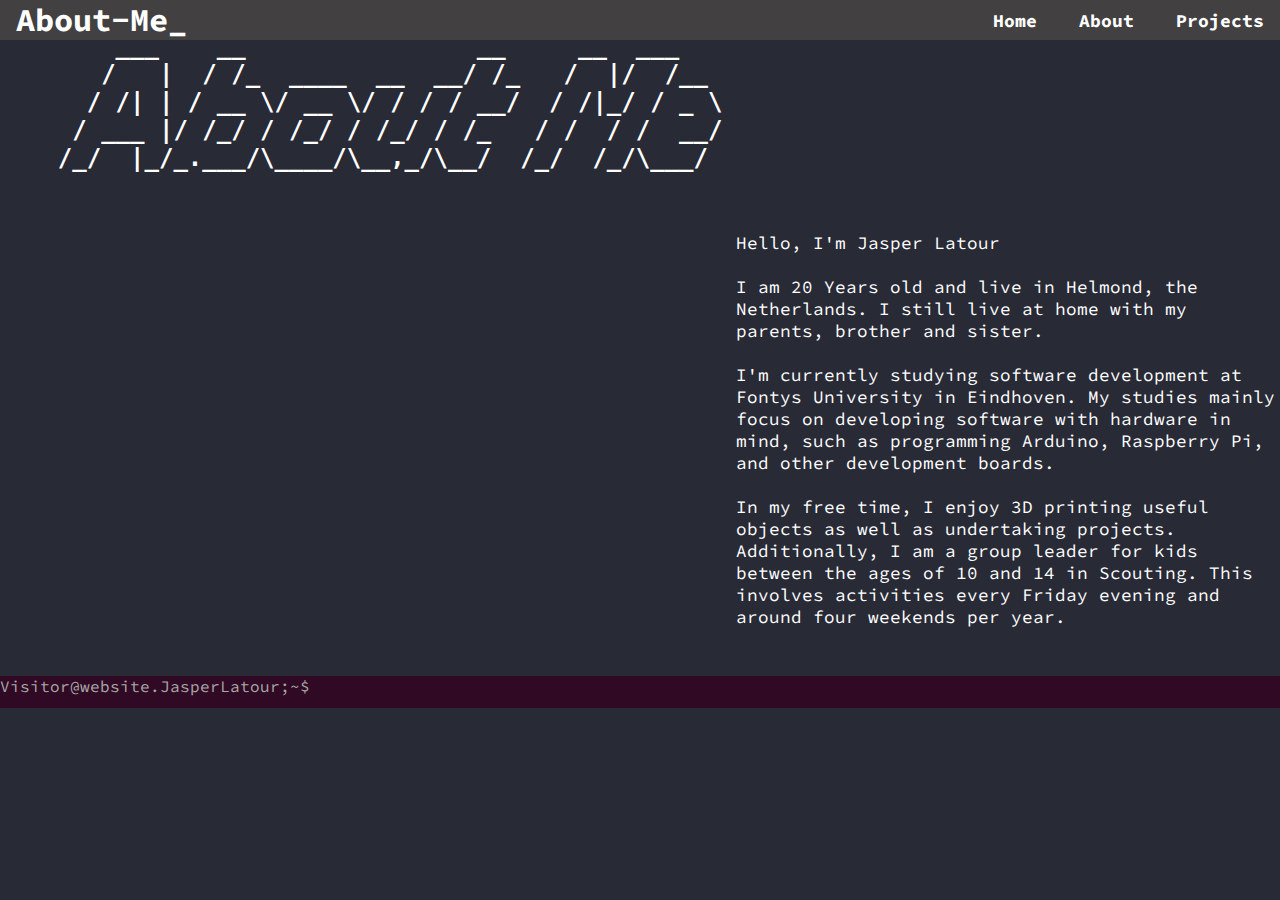
==== html/about.html @ 0a39b6ad "added html files, about me and projects" ====
<!DOCTYPE html>
<html lang="en">
<head>
    <meta charset="UTF-8">
    <meta name="viewport" content="width=device-width, initial-scale=1.0">
    <title class="title">Jasper Latour_</title>
    <link rel="stylesheet" href="../css/style.css">
    <script type="module" src="../js/script.js" defer></script>

</head>
<body>
<nav>
    <h1>About-Me<span>_</span></h1>
    <ul>
        <li><a href="../index.html">Home</a></li>
        <li><a href="./about.html">About</a></li>
        <li><a href="./projects.html">Projects</a></li>
    </ul>
</nav>
<section >
    <pre class="title">
        ___    __                __     __  ___
       /   |  / /_  ____  __  __/ /_   /  |/  /__
      / /| | / __ \/ __ \/ / / / __/  / /|_/ / _ \
     / ___ |/ /_/ / /_/ / /_/ / /_   / /  / /  __/
    /_/  |_/_.___/\____/\__,_/\__/  /_/  /_/\___/
    </pre>

    <div class="about-section">
        <div class="section-image">
            <img  src="../assets/img/selfie.jpg" alt="" style="object-fit: cover">
        </div>
        <p>
        Hello, I'm Jasper Latour <br> <br>
        I am 20 Years old and live in Helmond, the Netherlands. I still live at home with my parents, brother and sister.
        <br><br>

        I'm currently studying software development at Fontys University in Eindhoven. My studies mainly focus on developing software with hardware in mind, such as programming Arduino, Raspberry Pi, and other development boards.
        <br><br>
        In my free time, I enjoy 3D printing useful objects as well as undertaking projects. Additionally, I am a group leader for kids between the ages of 10 and 14 in Scouting. This involves activities every Friday evening and around four weekends per year.
        </p>

        <div class="terminal-container">
            <span id="terminal-output"></span>
            <div id="terminal">
                <label> <span id="terminal-user">Visitor@website.JasperLatour;~$</span> </label>
                <label><input id="terminal-input" type="text" class="terminal" /></label>
            </div>
        </div>
    </div>




</section>

</body>
</html>
---- css/style.css ----
@font-face {
    font-family: source_code_pro;
    src: url(../assets/font/sourcecodepro/SourceCodePro-VariableFont_wght.ttf);
}

* {
    padding: 0;
    margin: 0;
}

body {
    background-color: #282a35;
    color: white;
    font-family: source_code_pro;
    font-size: 1rem;
    height: 100vh;
}

nav {
    display: flex;
    justify-content: space-between;
    align-items: center;
    font-size: 1rem;
    position: fixed;
    top: 0;
    left: 0;
    right: 0;
    height: 40px;
    background-color: #424040;
    z-index: 1;
}

@keyframes blink {
    0% {
        opacity: 0;
    }
    25% {
        opacity: 0;
    }
    50% {
        opacity: 1;
    }
    75% {
        opacity: 1;
    }
    100% {
        opacity: 0;
    }
}

nav h1 span {
    color: white;
    animation: blink 1s infinite;
}



nav h1 {
    color: white;
    margin: 0 1rem;
}

nav ul {
    list-style: none;
}

nav ul li {
    display: inline;
    flex-direction: row;
    font-size: large;
    font-weight: 700;
}

nav a {
    color: white;
    text-decoration: none;
    margin: 0 1rem;
}

nav a:hover {
    color: yellow;
    text-decoration: underline;
    cursor: pointer;
}

section {
    display: flex;
    justify-content: center;
    flex-direction: column;
    align-items: center;
    font-size: 1rem;
    position: relative;
}

section img {
    width: auto;
    height: 40vh;
    margin: 0 auto;
    display: none;
    border-radius: 1rem;
}

section h1 {
    font-size: 3vh;
    font-weight: 600;
    color: white;
    text-align: center;
}

section p {
    font-size: 1.5rem;
    font-weight: 400;
    color: white;
    text-align: center;
}

.terminal-container {
    background-color: #300A24;
    width: 100%;
    height: 2rem;
    overflow-y: scroll;
    transition: height 1s;
    position: absolute;
    bottom: -5rem;
    transform-origin: bottom;
}



.terminal-container:hover {
    height: 5rem; /* Height changes to 8rem on hover */
}


.terminal-container.active {
    height: 7rem; /* Height when expanded */

}

#terminal-user {
    color: #A8A8A8;
}

#terminal-input {
    color: white;
    background-color: #300A24;
    border: none;
    font-family: source_code_pro;
    font-size: 1rem;
    outline: none;
}

.title {
    font-size: 1.5rem;
    font-weight: 600;
    color: white;
    align-self: flex-start;
    grid-row: 1/3;
    margin-top: 2rem;
}



.project-section {
    display: grid;
    grid-template-columns: 1fr 1fr 1fr;
    grid-gap: 2rem;
    margin-top: 2rem;
    align-items: center;
    justify-content: center;
    width: 90%;
}

.about-section {
    display: grid;
    grid-template-columns: 1fr 1fr;
    grid-gap: 2rem;
    margin-top: 2rem;
    align-items: center;
    justify-content: center;
    width: 100%;
}


.about-section p {
    text-align: left;
    margin-left: 5rem;
    font-size: 1.1rem;
}


.about-section img {
    width: 80%;
    height: auto;
    display: block;
    align-self: center;
}

.about-section .terminal-container {
    grid-column: 1/3;;
    margin-top: 2rem;
}

.project-section {
    display: grid;
    grid-template-columns: 1fr 1fr 1fr;
    grid-gap: 2rem;
    margin-top: 2rem;
    align-items: center;
}

.project-section .terminal-container {
    grid-column: 1/5;
    margin-top: 2rem;
    width: 100%;
}

.card a {
    text-decoration: none;
}

.card-content {
    display: flex;
    flex-direction: column;
    align-items: flex-start;
    text-align: left;
    background-color: #300A24;
    height: 70vh;
    padding: 2rem;
    align-content: center;
    border-radius: 1rem;
}
.card-content h3 {
    font-size: 1.5rem;
    font-weight: 600;
    color: white;
    text-align: left;
}

.card-content p {
    text-align: left;
    font-size: 1.1rem;

}

.card-content img {
    width: 80%;
    align-self: center;
    height: auto;
    display: block;
    margin: 1rem;
}

.card:hover::before {
    content: "";
    position: absolute;
    top: 0;
    left: 0;
    width: 100%;
    height: 100%;
    background: rgba(66,64, 64, 0.9 );
    color: #424040;
    filter: blur(5px);
    border-radius: 1rem;
    z-index: -1;
    transition: transform 0.5s
}

.card:hover {
    backdrop-filter: blur(5px);
    transform: scale(1.03);
    transition: transform 0.5s;

}

/* width */
::-webkit-scrollbar {
    width: 10px;
}

/* Track */
::-webkit-scrollbar-track {
    background: 300A24;
}

/* Handle */
::-webkit-scrollbar-thumb {
    background: #424040;
    backdrop-filter: drop-shadow(0 0 1rem white);
}
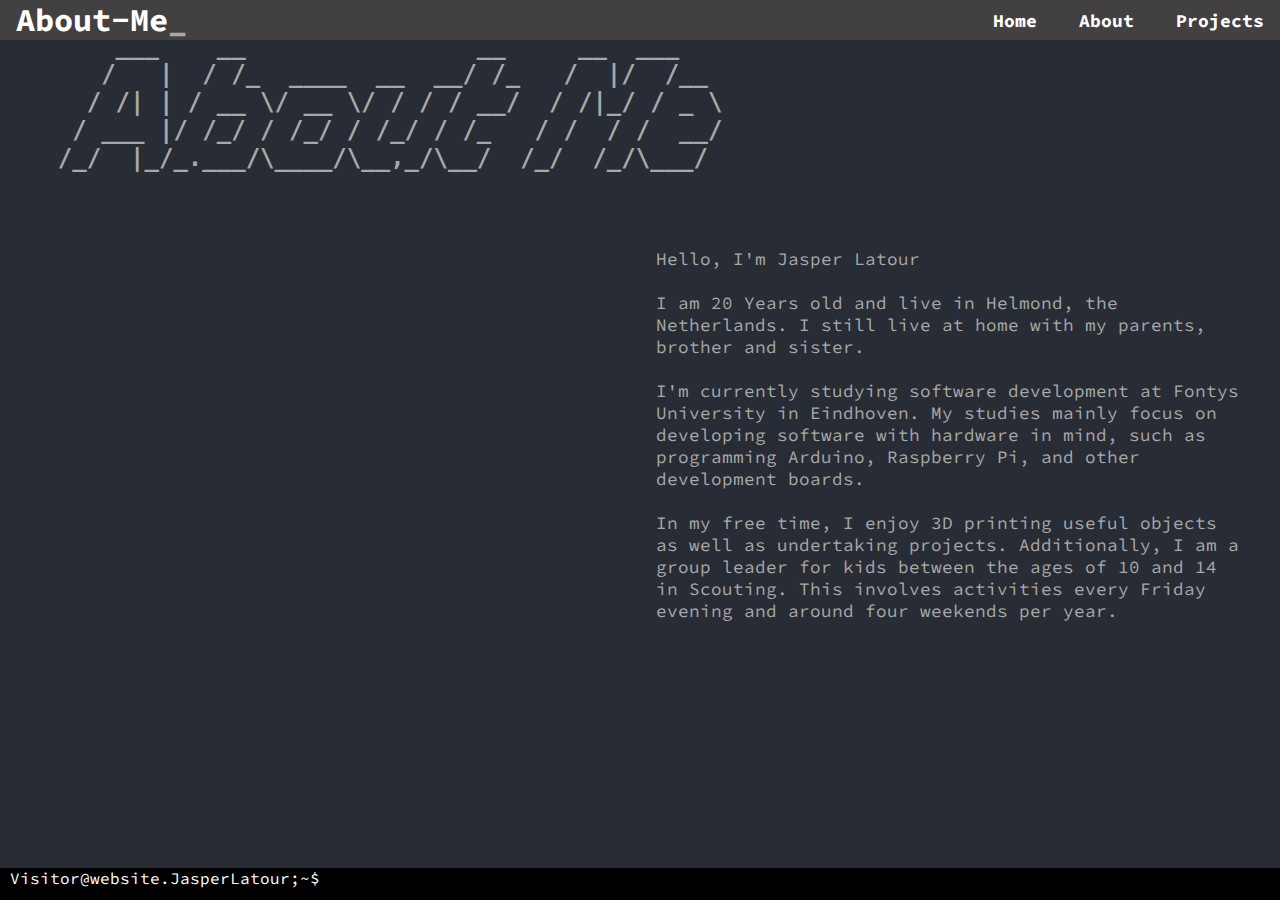
==== commit a06a6905: "finished the website" ====
--- a/html/about.html
+++ b/html/about.html
@@ -9,15 +9,16 @@
 
 </head>
 <body>
-<nav>
-    <h1>About-Me<span>_</span></h1>
-    <ul>
-        <li><a href="../index.html">Home</a></li>
-        <li><a href="./about.html">About</a></li>
-        <li><a href="./projects.html">Projects</a></li>
-    </ul>
-</nav>
-<section >
+<div class="star">
+    <nav>
+        <h1>About-Me<span>_</span></h1>
+        <ul>
+            <li><a href="../index.html">Home</a></li>
+            <li><a href="./about.html">About</a></li>
+            <li><a href="./projects.html">Projects</a></li>
+        </ul>
+    </nav>
+    <section>
     <pre class="title">
         ___    __                __     __  ___
        /   |  / /_  ____  __  __/ /_   /  |/  /__
@@ -26,28 +27,34 @@
     /_/  |_/_.___/\____/\__,_/\__/  /_/  /_/\___/
     </pre>
 
-    <div class="about-section">
-        <div class="section-image">
-            <img  src="../assets/img/selfie.jpg" alt="" style="object-fit: cover">
-        </div>
-        <p>
-        Hello, I'm Jasper Latour <br> <br>
-        I am 20 Years old and live in Helmond, the Netherlands. I still live at home with my parents, brother and sister.
-        <br><br>
+        <div class="about-section">
+            <div class="section-image">
+                <img src="../assets/img/selfie.jpg" alt="" style="object-fit: cover">
+            </div>
+            <p>
+                Hello, I'm Jasper Latour <br> <br>
+                I am 20 Years old and live in Helmond, the Netherlands. I still live at home with my parents, brother
+                and sister.
+                <br><br>
 
-        I'm currently studying software development at Fontys University in Eindhoven. My studies mainly focus on developing software with hardware in mind, such as programming Arduino, Raspberry Pi, and other development boards.
-        <br><br>
-        In my free time, I enjoy 3D printing useful objects as well as undertaking projects. Additionally, I am a group leader for kids between the ages of 10 and 14 in Scouting. This involves activities every Friday evening and around four weekends per year.
-        </p>
+                I'm currently studying software development at Fontys University in Eindhoven. My studies mainly focus
+                on developing software with hardware in mind, such as programming Arduino, Raspberry Pi, and other
+                development boards.
+                <br><br>
+                In my free time, I enjoy 3D printing useful objects as well as undertaking projects. Additionally, I am
+                a group leader for kids between the ages of 10 and 14 in Scouting. This involves activities every Friday
+                evening and around four weekends per year.
+            </p>
 
-        <div class="terminal-container">
-            <span id="terminal-output"></span>
-            <div id="terminal">
-                <label> <span id="terminal-user">Visitor@website.JasperLatour;~$</span> </label>
-                <label><input id="terminal-input" type="text" class="terminal" /></label>
+            <div class="terminal-container">
+                <span id="terminal-output"></span>
+                <div id="terminal">
+                    <label> <span id="terminal-user">Visitor@website.JasperLatour;~$</span> </label>
+                    <label><input id="terminal-input" type="text" class="terminal"/></label>
+                </div>
             </div>
         </div>
-    </div>
+</div>
 
 
 
--- a/css/style.css
+++ b/css/style.css
@@ -8,13 +8,20 @@
     margin: 0;
 }
 
-body {
-    background-color: #282a35;
-    color: white;
+
+
+.star {
+    background-color: #282c34;
+    color: #A8A8A8;
     font-family: source_code_pro;
     font-size: 1rem;
-    height: 100vh;
-}
+    overflow-x: hidden;
+    position: absolute;
+    width: 100vw;
+    height: 100%;
+}
+
+
 
 nav {
     display: flex;
@@ -49,7 +56,7 @@
 }
 
 nav h1 span {
-    color: white;
+    color: #A8A8A8;
     animation: blink 1s infinite;
 }
 
@@ -78,72 +85,82 @@
 }
 
 nav a:hover {
-    color: yellow;
+    color: #300A24;
     text-decoration: underline;
     cursor: pointer;
 }
 
+
+
 section {
     display: flex;
-    justify-content: center;
     flex-direction: column;
     align-items: center;
     font-size: 1rem;
     position: relative;
-}
+    /*top: 40px;*/
+    /*height: 100%;*/
+}
+
+
 
 section img {
     width: auto;
-    height: 40vh;
+    height: 30vh;
     margin: 0 auto;
     display: none;
-    border-radius: 1rem;
+    border-radius:20px;
+    filter: drop-shadow( 0rem 0rem 40px RGBA(48, 10, 36, 0.8));
 }
 
 section h1 {
+    margin-top: 2rem;
     font-size: 3vh;
     font-weight: 600;
-    color: white;
+    color: #A8A8A8;
     text-align: center;
 }
 
 section p {
     font-size: 1.5rem;
     font-weight: 400;
-    color: white;
     text-align: center;
+    margin-top: 1rem;
+    color: #A8A8A8;
 }
 
 .terminal-container {
-    background-color: #300A24;
+    background-color: black;
     width: 100%;
     height: 2rem;
-    overflow-y: scroll;
+    position: fixed;
+    bottom: 0;
+    left: 0;
+    
     transition: height 1s;
-    position: absolute;
-    bottom: -5rem;
     transform-origin: bottom;
-}
-
+    z-index: 1;
+}
 
 
 .terminal-container:hover {
-    height: 5rem; /* Height changes to 8rem on hover */
+    height: 7rem; /* Height changes to 8rem on hover */
 }
 
 
 .terminal-container.active {
-    height: 7rem; /* Height when expanded */
+    height: 12rem; /* Height when expanded */
 
 }
 
 #terminal-user {
-    color: #A8A8A8;
+    color: white;
+    margin-left: 10px;
 }
 
 #terminal-input {
     color: white;
-    background-color: #300A24;
+    background-color: black;
     border: none;
     font-family: source_code_pro;
     font-size: 1rem;
@@ -153,7 +170,6 @@
 .title {
     font-size: 1.5rem;
     font-weight: 600;
-    color: white;
     align-self: flex-start;
     grid-row: 1/3;
     margin-top: 2rem;
@@ -184,8 +200,9 @@
 
 .about-section p {
     text-align: left;
-    margin-left: 5rem;
+    padding-right: 2rem;
     font-size: 1.1rem;
+    color: #A8A8A8;
 }
 
 
@@ -194,6 +211,7 @@
     height: auto;
     display: block;
     align-self: center;
+    filter: drop-shadow( 0rem 0rem 60px #300A24);
 }
 
 .about-section .terminal-container {
@@ -215,64 +233,122 @@
     width: 100%;
 }
 
-.card a {
-    text-decoration: none;
-}
-
-.card-content {
-    display: flex;
-    flex-direction: column;
-    align-items: flex-start;
-    text-align: left;
-    background-color: #300A24;
-    height: 70vh;
-    padding: 2rem;
-    align-content: center;
-    border-radius: 1rem;
-}
-.card-content h3 {
-    font-size: 1.5rem;
-    font-weight: 600;
-    color: white;
-    text-align: left;
-}
-
-.card-content p {
-    text-align: left;
-    font-size: 1.1rem;
-
-}
-
-.card-content img {
-    width: 80%;
-    align-self: center;
+.pages-section {
+    display: grid;
+    grid-template-columns: 1fr 1fr;
+    align-items: center;
+    justify-content: center;
+    padding-left: 2rem;
+}
+
+.pages-section h1,
+.pages-section h2,
+.pages-section h3 {
+    color: white;
+    font-weight: 900;
+    margin-bottom: 0.5rem;
+    text-align: left;
+}
+
+.pages-section p,
+.pages-section ul {
+    margin-bottom: 1rem;
+    text-align: left;
+    font-size: 1rem;
+    color: #A8A8A8;
+}
+
+.pages-section ul li {
+    margin-bottom: 0.5rem;
+    margin-left: 3rem;
+    color: #A8A8A8;
+}
+
+.pages-section li {
+    margin-bottom: 0.5rem;
+    color: #A8A8A8;
+    margin-left: 3rem;
+}
+
+.pages-section img {
+    width: 90%;
     height: auto;
     display: block;
-    margin: 1rem;
-}
+    align-self: flex-start;
+    filter: drop-shadow( 0rem 0rem 60px #300A24);
+    position: sticky;
+}
+
+
+
+
+.card {
+    transition: transform 0.5s;
+}
+
 
 .card:hover::before {
     content: "";
     position: absolute;
     top: 0;
-    left: 0;
-    width: 100%;
-    height: 100%;
-    background: rgba(66,64, 64, 0.9 );
-    color: #424040;
+    left: 3vw;
+    width: 25vw;
+
     filter: blur(5px);
     border-radius: 1rem;
     z-index: -1;
-    transition: transform 0.5s
+    transition: transform 0.5s;
+    display: flex;
+    justify-self: center;
 }
 
 .card:hover {
-    backdrop-filter: blur(5px);
-    transform: scale(1.03);
+
+    transform:translate(0, -1rem);
     transition: transform 0.5s;
-
-}
-
+    filter: drop-shadow( 0rem 0rem 60px #300A24);
+
+
+}
+
+.card a {
+    text-decoration: none;
+    display: flex;
+    justify-content: center;
+}
+
+.card-content {
+    display: flex;
+    flex-direction: column;
+    align-items: flex-start;
+    text-align: left;
+    background-color: #300A24;
+    height: 54vh;
+    width: 23vw;
+    padding: 2rem;
+    align-content: center;
+    border-radius: 20px;
+}
+.card-content h3 {
+    font-size: 1.5rem;
+    font-weight: 600;
+    color: white;
+    text-align: left;
+}
+
+.card-content p {
+    text-align: left;
+    font-size: 1.1rem;
+    color: #A8A8A8 ;
+
+}
+
+.card-content img {
+    width: 100%;
+    align-self: center;
+    height: auto;
+    display: block;
+}
 /* width */
 ::-webkit-scrollbar {
     width: 10px;
@@ -280,7 +356,7 @@
 
 /* Track */
 ::-webkit-scrollbar-track {
-    background: 300A24;
+    background: #300A24;
 }
 
 /* Handle */
@@ -291,4 +367,24 @@
 
 
 
-
+.disco .card-content {
+    background-color: #32d11b;
+    color: #ffcb00;
+}
+.disco .card-content h3 {
+    color: #976803;
+}
+
+.disco {
+    background-color: #145ecd;
+    color: #9f2929;
+
+}
+.disco h1,h2,h3,h4,h5,h6,p,ul,li {
+    color: #ff00d8;
+}
+
+.disco nav {
+    background-color: #36ff00;
+    color: #ff00d8;
+}
